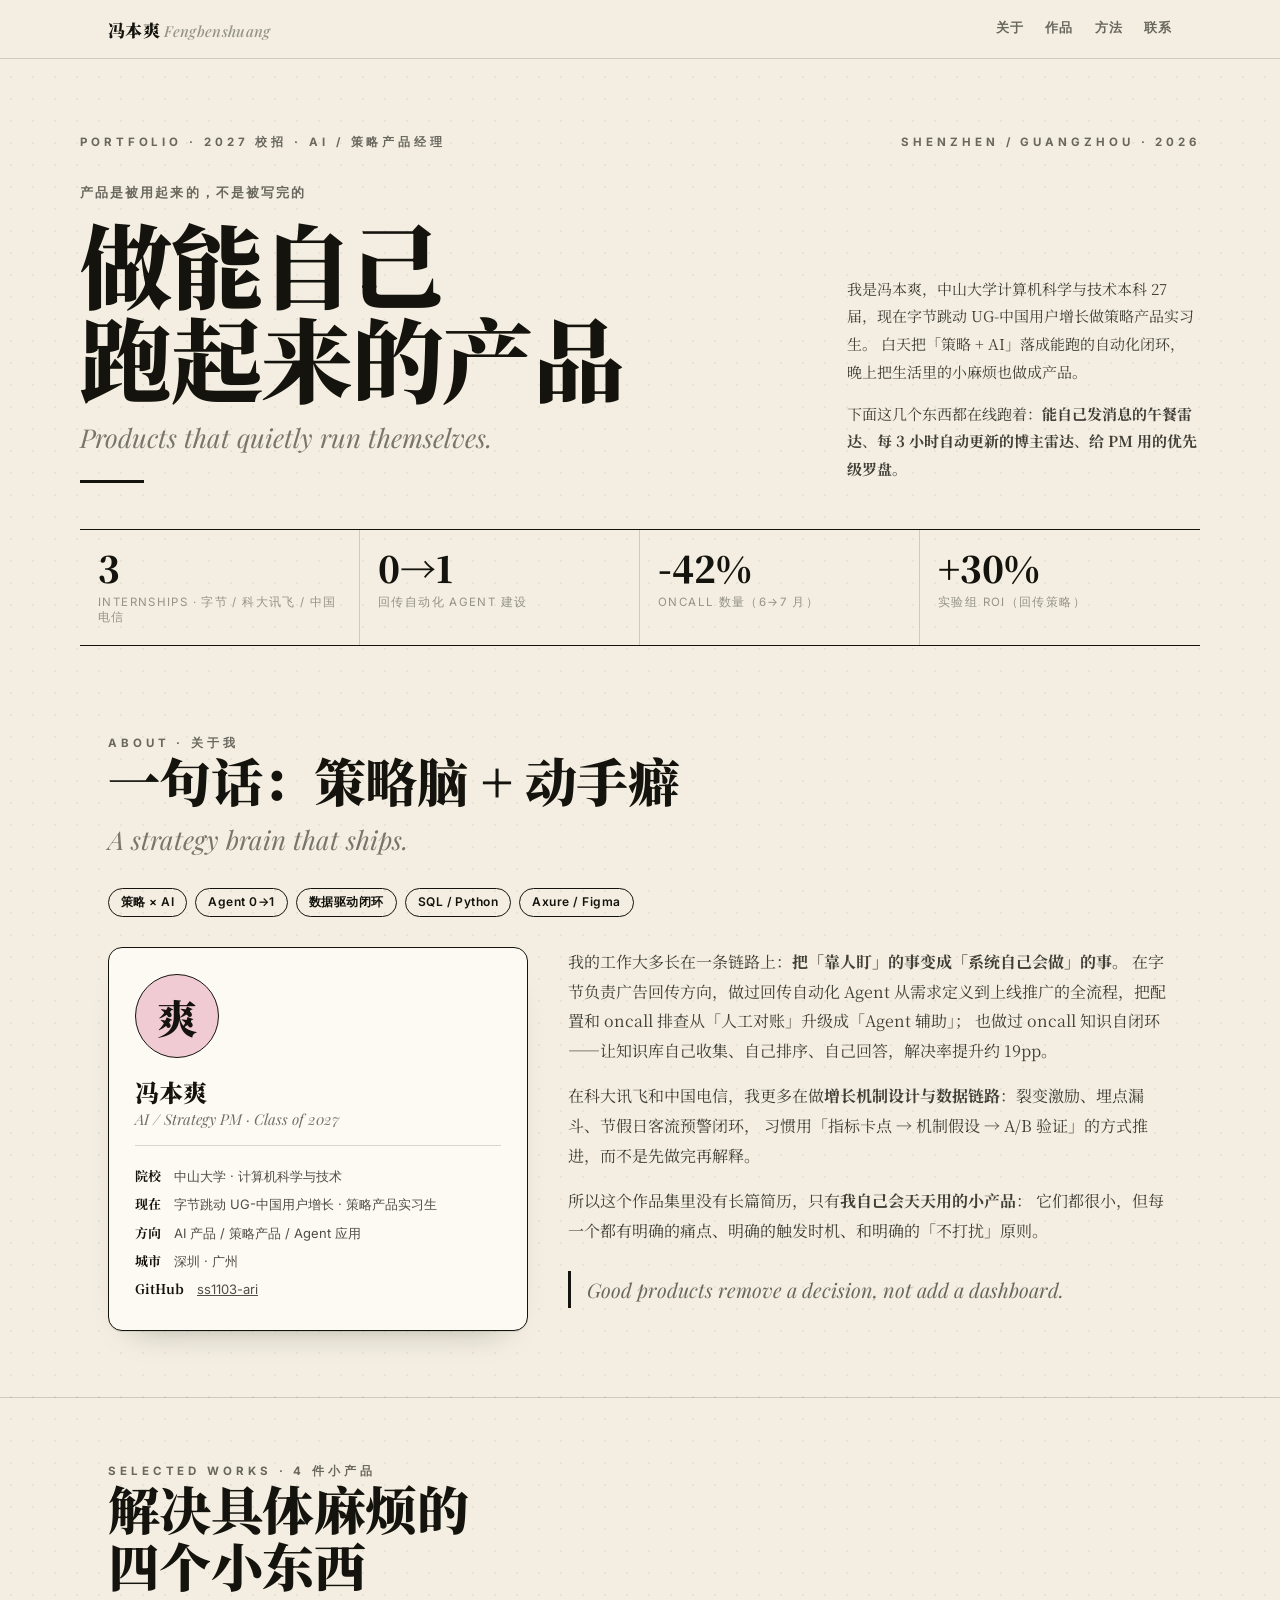
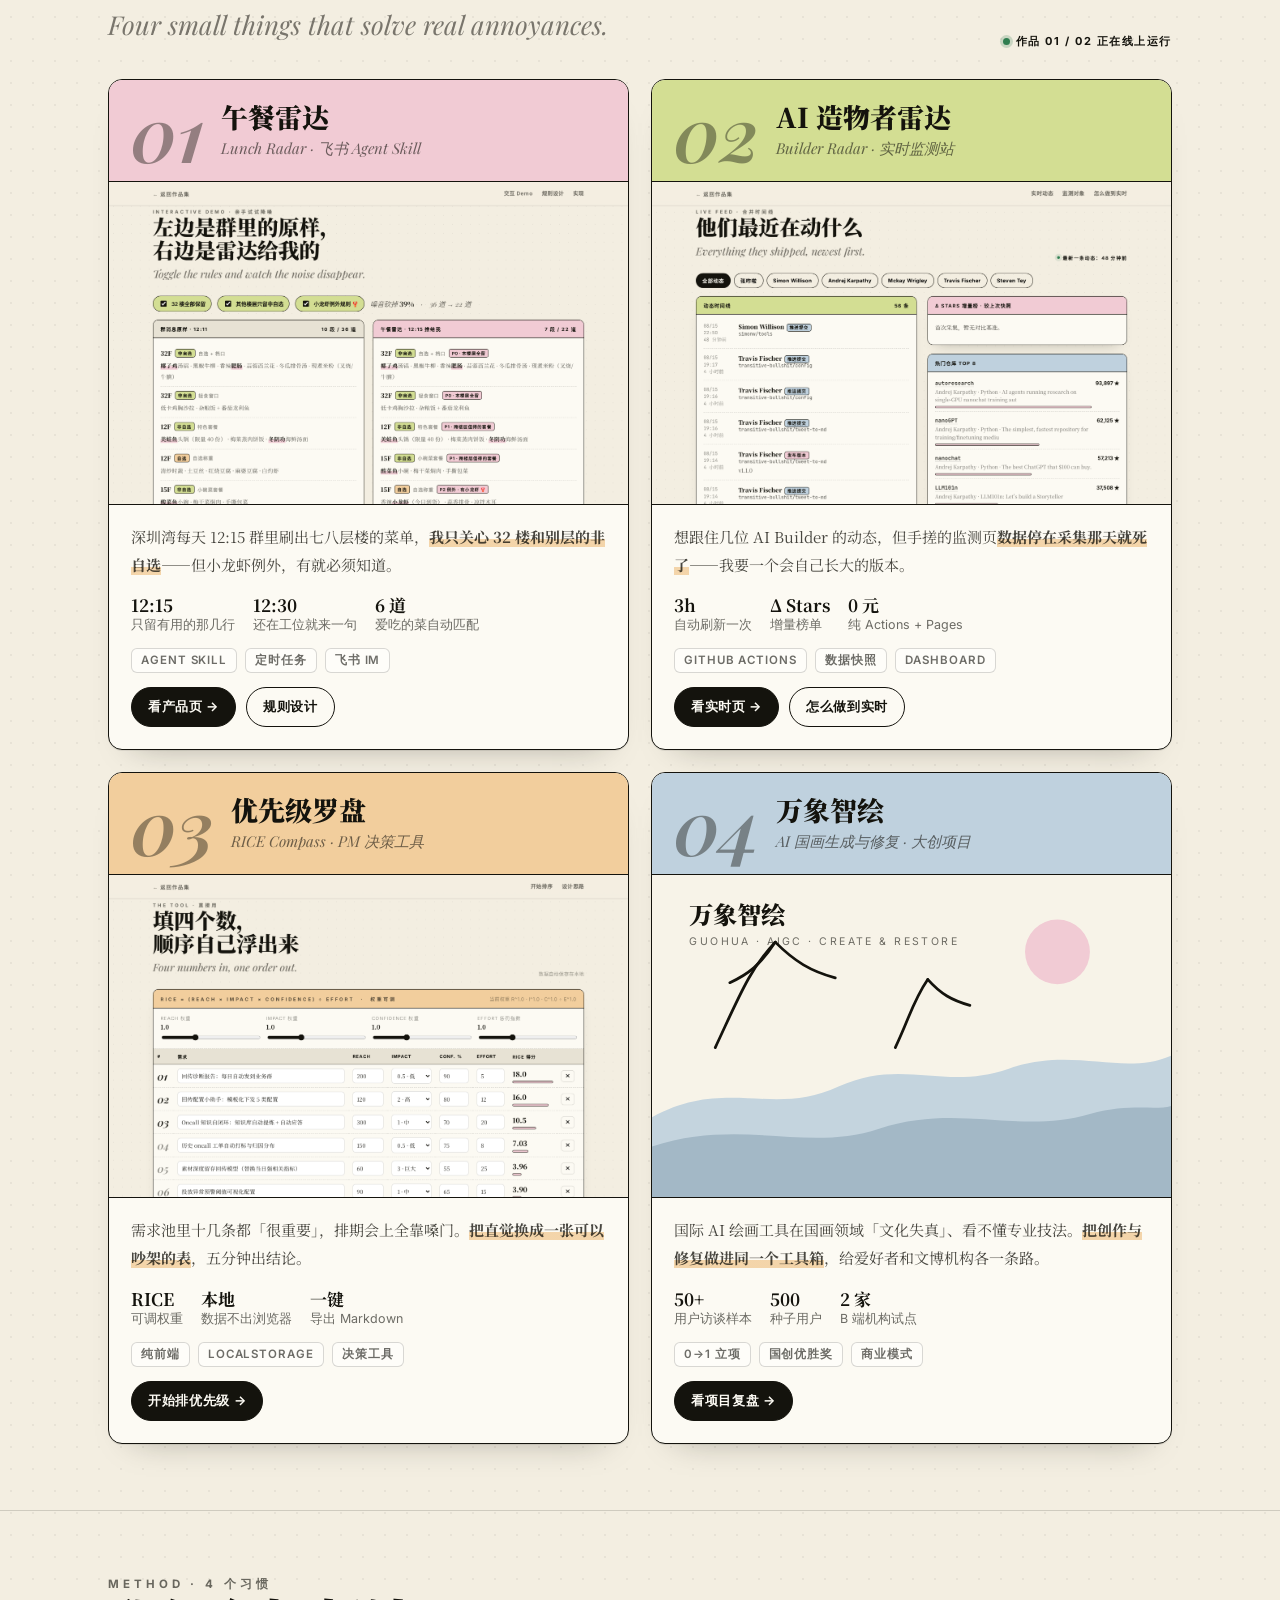
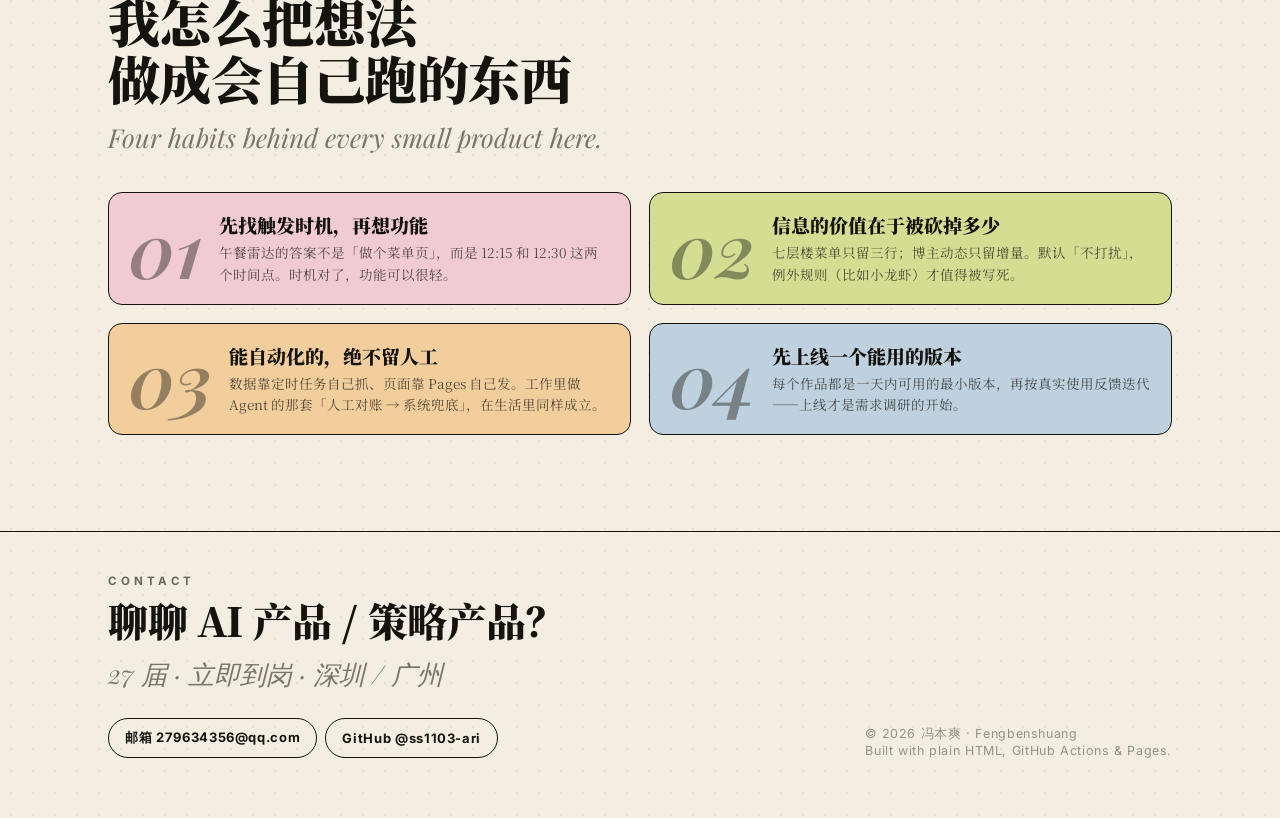
==== index.html @ b31a91f0 "个人作品集上线：首页 + 四件作品 + 雷达自动更新 Co-Authored-By: Aime <aime@bytedance.com> Change-Id: Ib44f1f1aa465bacc37b" ====
<!DOCTYPE html>
<html lang="zh-CN">
<head>
<meta charset="UTF-8" />
<meta name="viewport" content="width=device-width, initial-scale=1" />
<title>冯本爽 · 作品集 | AI / 策略产品经理</title>
<meta name="description" content="冯本爽（Fengbenshuang）个人作品集：AI / 策略产品经理，27 届。做能自己跑起来的小产品——午餐雷达、AI 造物者实时雷达、RICE 优先级罗盘。" />
<link rel="stylesheet" href="assets/style.css" />
<link rel="icon" href="data:image/svg+xml,<svg xmlns='http://www.w3.org/2000/svg' viewBox='0 0 100 100'><rect width='100' height='100' fill='%23F3EEE1'/><text y='74' x='50' font-size='68' font-family='serif' font-weight='900' text-anchor='middle' fill='%2314130D'>爽</text></svg>" />
<style>
  .hero { padding: 76px 0 24px; }
  .hero-top { display: flex; justify-content: space-between; align-items: flex-start; gap: 20px; flex-wrap: wrap; }
  .hero-grid { display: grid; grid-template-columns: 1.35fr .65fr; gap: 34px; align-items: end; margin-top: 34px; }
  .stats { display: grid; grid-template-columns: repeat(4, 1fr); gap: 0; border-top: 1.5px solid var(--ink); border-bottom: 1.5px solid var(--ink); margin-top: 46px; }
  .stat { padding: 20px 18px; border-right: 1px solid var(--line); }
  .stat:last-child { border-right: 0; }
  .stat b { display: block; font-size: clamp(24px, 3.2vw, 36px); font-weight: 900; line-height: 1; }
  .stat span { font-family: "Inter", sans-serif; font-size: 11.5px; letter-spacing: .12em; text-transform: uppercase; color: var(--ink-40); display: block; margin-top: 9px; }
  .about { display: grid; grid-template-columns: .82fr 1.18fr; gap: 40px; }
  .id-card { padding: 26px; display: flex; flex-direction: column; gap: 16px; }
  .mono { width: 84px; height: 84px; border: 1.5px solid var(--ink); border-radius: 50%; display: grid; place-items: center; font-size: 40px; font-weight: 900; background: var(--pink); }
  .id-list { font-family: "Inter", sans-serif; font-size: 13px; line-height: 2.1; color: rgba(20,19,13,.75); }
  .id-list b { font-family: "Noto Serif SC", serif; color: var(--ink); }
  .quote { font-family: "Playfair Display", serif; font-style: italic; font-size: 20px; color: rgba(20,19,13,.62); border-left: 3px solid var(--ink); padding-left: 16px; margin: 26px 0 0; }
  .cover-svg { width: 100%; aspect-ratio: 16/10; display: block; border-top: 1.5px solid var(--ink); border-bottom: 1.5px solid var(--ink); }
  .live { display: inline-flex; align-items: center; gap: 6px; font-family: "Inter", sans-serif; font-size: 11px; font-weight: 700; letter-spacing: .14em; text-transform: uppercase; }
  .dot { width: 7px; height: 7px; border-radius: 50%; background: #2f7d4f; box-shadow: 0 0 0 3px rgba(47,125,79,.22); animation: pulse 1.8s infinite; }
  @keyframes pulse { 50% { box-shadow: 0 0 0 7px rgba(47,125,79,0); } }
  @media (max-width: 860px) { .hero-grid, .about { grid-template-columns: 1fr; } .stats { grid-template-columns: repeat(2, 1fr); } }
</style>
</head>
<body>

<nav class="nav">
  <div class="wrap nav-in">
    <div class="nav-name">冯本爽 <span style="font-family:'Playfair Display',serif;font-style:italic;font-weight:500;color:var(--ink-40);font-size:15px;">Fengbenshuang</span></div>
    <div class="nav-links">
      <a href="#about">关于</a>
      <a href="#works">作品</a>
      <a href="#method">方法</a>
      <a href="#contact">联系</a>
    </div>
  </div>
</nav>

<header class="hero wrap">
  <div class="hero-top">
    <div class="eyebrow">Portfolio · 2027 校招 · AI / 策略产品经理</div>
    <div class="eyebrow">Shenzhen / Guangzhou · 2026</div>
  </div>

  <div class="hero-grid">
    <div>
      <div class="kicker">产品是被用起来的，不是被写完的</div>
      <h1 class="display">做能自己<br />跑起来的产品</h1>
      <p class="en-sub">Products that quietly run themselves.</p>
      <hr class="rule-thick" />
    </div>
    <div>
      <p style="margin:0;font-size:15px;">
        我是冯本爽，中山大学计算机科学与技术本科 27 届，现在字节跳动 UG-中国用户增长做策略产品实习生。
        白天把「策略 + AI」落成能跑的自动化闭环，晚上把生活里的小麻烦也做成产品。
      </p>
      <p style="margin:14px 0 0;font-size:15px;">
        下面这几个东西都在线跑着：<b>能自己发消息的午餐雷达</b>、<b>每 3 小时自动更新的博主雷达</b>、<b>给 PM 用的优先级罗盘</b>。
      </p>
    </div>
  </div>

  <div class="stats">
    <div class="stat"><b>3</b><span>Internships · 字节 / 科大讯飞 / 中国电信</span></div>
    <div class="stat"><b>0→1</b><span>回传自动化 Agent 建设</span></div>
    <div class="stat"><b>-42%</b><span>Oncall 数量（6→7 月）</span></div>
    <div class="stat"><b>+30%</b><span>实验组 ROI（回传策略）</span></div>
  </div>
</header>

<section id="about">
  <div class="wrap">
    <div class="sec-head">
      <div>
        <div class="eyebrow">About · 关于我</div>
        <h2 class="display">一句话：策略脑 + 动手癖</h2>
        <p class="en-sub">A strategy brain that ships.</p>
      </div>
      <div class="chips">
        <span class="chip">策略 × AI</span>
        <span class="chip">Agent 0→1</span>
        <span class="chip">数据驱动闭环</span>
        <span class="chip">SQL / Python</span>
        <span class="chip">Axure / Figma</span>
      </div>
    </div>

    <div class="about">
      <div class="card id-card">
        <div class="mono">爽</div>
        <div>
          <div style="font-size:24px;font-weight:900;">冯本爽</div>
          <div class="work-en">AI / Strategy PM · Class of 2027</div>
        </div>
        <hr class="rule" />
        <div class="id-list">
          <div><b>院校</b>　中山大学 · 计算机科学与技术</div>
          <div><b>现在</b>　字节跳动 UG-中国用户增长 · 策略产品实习生</div>
          <div><b>方向</b>　AI 产品 / 策略产品 / Agent 应用</div>
          <div><b>城市</b>　深圳 · 广州</div>
          <div><b>GitHub</b>　<a href="https://github.com/ss1103-ari" style="text-decoration:underline;">ss1103-ari</a></div>
        </div>
      </div>

      <div>
        <p style="margin-top:0;">
          我的工作大多长在一条链路上：<b>把「靠人盯」的事变成「系统自己会做」的事</b>。
          在字节负责广告回传方向，做过回传自动化 Agent 从需求定义到上线推广的全流程，把配置和 oncall 排查从「人工对账」升级成「Agent 辅助」；
          也做过 oncall 知识自闭环——让知识库自己收集、自己排序、自己回答，解决率提升约 19pp。
        </p>
        <p>
          在科大讯飞和中国电信，我更多在做<b>增长机制设计与数据链路</b>：裂变激励、埋点漏斗、节假日客流预警闭环，
          习惯用「指标卡点 → 机制假设 → A/B 验证」的方式推进，而不是先做完再解释。
        </p>
        <p>
          所以这个作品集里没有长篇简历，只有<b>我自己会天天用的小产品</b>：
          它们都很小，但每一个都有明确的痛点、明确的触发时机、和明确的「不打扰」原则。
        </p>
        <p class="quote">Good products remove a decision, not add a dashboard.</p>
      </div>
    </div>
  </div>
</section>

<hr class="rule" />

<section id="works">
  <div class="wrap">
    <div class="sec-head">
      <div>
        <div class="eyebrow">Selected Works · 4 件小产品</div>
        <h2 class="display">解决具体麻烦的<br />四个小东西</h2>
        <p class="en-sub">Four small things that solve real annoyances.</p>
      </div>
      <div class="live"><span class="dot"></span>作品 01 / 02 正在线上运行</div>
    </div>

    <div class="works">

      <!-- 01 -->
      <article class="work">
        <div class="work-head pink">
          <div class="num">01</div>
          <div>
            <h3 class="work-title">午餐雷达</h3>
            <div class="work-en">Lunch Radar · 飞书 Agent Skill</div>
          </div>
        </div>
        <img class="work-shot" src="assets/shots/lunch.png" alt="午餐雷达展示页截图" loading="lazy" />
        <div class="work-body">
          <p class="pain">深圳湾每天 12:15 群里刷出七八层楼的菜单，<b>我只关心 32 楼和别层的非自选</b>——但小龙虾例外，有就必须知道。</p>
          <div class="metrics">
            <div><b>12:15</b>只留有用的那几行</div>
            <div><b>12:30</b>还在工位就来一句</div>
            <div><b>6 道</b>爱吃的菜自动匹配</div>
          </div>
          <div class="chips">
            <span class="tag">Agent Skill</span><span class="tag">定时任务</span><span class="tag">飞书 IM</span>
          </div>
          <div class="actions">
            <a class="btn" href="works/lunch/">看产品页 →</a>
            <a class="btn ghost" href="works/lunch/#logic">规则设计</a>
          </div>
        </div>
      </article>

      <!-- 02 -->
      <article class="work">
        <div class="work-head olive">
          <div class="num">02</div>
          <div>
            <h3 class="work-title">AI 造物者雷达</h3>
            <div class="work-en">Builder Radar · 实时监测站</div>
          </div>
        </div>
        <img class="work-shot" src="assets/shots/radar.png" alt="AI 造物者雷达截图" loading="lazy" />
        <div class="work-body">
          <p class="pain">想跟住几位 AI Builder 的动态，但手搓的监测页<b>数据停在采集那天就死了</b>——我要一个会自己长大的版本。</p>
          <div class="metrics">
            <div><b>3h</b>自动刷新一次</div>
            <div><b>Δ Stars</b>增量榜单</div>
            <div><b>0 元</b>纯 Actions + Pages</div>
          </div>
          <div class="chips">
            <span class="tag">GitHub Actions</span><span class="tag">数据快照</span><span class="tag">Dashboard</span>
          </div>
          <div class="actions">
            <a class="btn" href="works/radar/">看实时页 →</a>
            <a class="btn ghost" href="works/radar/#how">怎么做到实时</a>
          </div>
        </div>
      </article>

      <!-- 03 -->
      <article class="work">
        <div class="work-head apricot">
          <div class="num">03</div>
          <div>
            <h3 class="work-title">优先级罗盘</h3>
            <div class="work-en">RICE Compass · PM 决策工具</div>
          </div>
        </div>
        <img class="work-shot" src="assets/shots/rice.png" alt="RICE 优先级罗盘截图" loading="lazy" />
        <div class="work-body">
          <p class="pain">需求池里十几条都「很重要」，排期会上全靠嗓门。<b>把直觉换成一张可以吵架的表</b>，五分钟出结论。</p>
          <div class="metrics">
            <div><b>RICE</b>可调权重</div>
            <div><b>本地</b>数据不出浏览器</div>
            <div><b>一键</b>导出 Markdown</div>
          </div>
          <div class="chips">
            <span class="tag">纯前端</span><span class="tag">LocalStorage</span><span class="tag">决策工具</span>
          </div>
          <div class="actions">
            <a class="btn" href="works/rice/">开始排优先级 →</a>
          </div>
        </div>
      </article>

      <!-- 04 -->
      <article class="work">
        <div class="work-head sky">
          <div class="num">04</div>
          <div>
            <h3 class="work-title">万象智绘</h3>
            <div class="work-en">AI 国画生成与修复 · 大创项目</div>
          </div>
        </div>
        <svg class="cover-svg" viewBox="0 0 640 400" preserveAspectRatio="xMidYMid slice" xmlns="http://www.w3.org/2000/svg" role="img" aria-label="万象智绘项目封面">
          <rect width="640" height="400" fill="#F7F3E8"/>
          <g opacity=".9">
            <path d="M0 300 C 90 250, 150 300, 230 262 C 310 226, 360 268, 440 240 C 520 212, 580 250, 640 224 L640 400 L0 400 Z" fill="#BFD1DE"/>
            <path d="M0 336 C 110 300, 190 344, 280 314 C 380 282, 450 322, 540 296 C 590 282, 620 292, 640 286 L640 400 L0 400 Z" fill="#8FA9BA" opacity=".75"/>
          </g>
          <circle cx="500" cy="96" r="40" fill="#F1CBD4"/>
          <g stroke="#14130D" stroke-width="3.4" fill="none" stroke-linecap="round">
            <path d="M78 214 C 108 150, 120 118, 152 84"/>
            <path d="M152 84 C 176 108, 196 120, 226 128"/>
            <path d="M152 84 C 134 112, 118 124, 96 134"/>
            <path d="M300 214 C 318 176, 322 156, 340 130"/>
            <path d="M340 130 C 356 148, 370 156, 392 162"/>
          </g>
          <g font-family="Noto Serif SC, serif" fill="#14130D">
            <text x="46" y="62" font-size="30" font-weight="900">万象智绘</text>
            <text x="46" y="88" font-size="13" opacity=".6" font-family="Inter, sans-serif" letter-spacing="3">GUOHUA · AIGC · CREATE &amp; RESTORE</text>
          </g>
        </svg>
        <div class="work-body">
          <p class="pain">国际 AI 绘画工具在国画领域「文化失真」、看不懂专业技法。<b>把创作与修复做进同一个工具箱</b>，给爱好者和文博机构各一条路。</p>
          <div class="metrics">
            <div><b>50+</b>用户访谈样本</div>
            <div><b>500</b>种子用户</div>
            <div><b>2 家</b>B 端机构试点</div>
          </div>
          <div class="chips">
            <span class="tag">0→1 立项</span><span class="tag">国创优胜奖</span><span class="tag">商业模式</span>
          </div>
          <div class="actions">
            <a class="btn" href="works/wanxiang/">看项目复盘 →</a>
          </div>
        </div>
      </article>

    </div>
  </div>
</section>

<hr class="rule" />

<section id="method">
  <div class="wrap">
    <div class="sec-head">
      <div>
        <div class="eyebrow">Method · 4 个习惯</div>
        <h2 class="display">我怎么把想法<br />做成会自己跑的东西</h2>
        <p class="en-sub">Four habits behind every small product here.</p>
      </div>
    </div>

    <div class="steps">
      <div class="step pink">
        <div class="num">01</div>
        <div>
          <h4>先找触发时机，再想功能</h4>
          <p>午餐雷达的答案不是「做个菜单页」，而是 12:15 和 12:30 这两个时间点。时机对了，功能可以很轻。</p>
        </div>
      </div>
      <div class="step olive">
        <div class="num">02</div>
        <div>
          <h4>信息的价值在于被砍掉多少</h4>
          <p>七层楼菜单只留三行；博主动态只留增量。默认「不打扰」，例外规则（比如小龙虾）才值得被写死。</p>
        </div>
      </div>
      <div class="step apricot">
        <div class="num">03</div>
        <div>
          <h4>能自动化的，绝不留人工</h4>
          <p>数据靠定时任务自己抓、页面靠 Pages 自己发。工作里做 Agent 的那套「人工对账 → 系统兜底」，在生活里同样成立。</p>
        </div>
      </div>
      <div class="step sky">
        <div class="num">04</div>
        <div>
          <h4>先上线一个能用的版本</h4>
          <p>每个作品都是一天内可用的最小版本，再按真实使用反馈迭代——上线才是需求调研的开始。</p>
        </div>
      </div>
    </div>
  </div>
</section>

<footer id="contact">
  <div class="wrap foot-grid">
    <div>
      <div class="eyebrow">Contact</div>
      <h2 class="display" style="font-size:clamp(26px,3.6vw,40px);margin-top:10px;">聊聊 AI 产品 / 策略产品？</h2>
      <p class="en-sub">27 届 · 立即到岗 · 深圳 / 广州</p>
      <div class="chips" style="margin-top:20px;">
        <a class="btn ghost" href="mailto:279634356@qq.com">邮箱 279634356@qq.com</a>
        <a class="btn ghost" href="https://github.com/ss1103-ari">GitHub @ss1103-ari</a>
      </div>
    </div>
    <div class="foot-note">
      © 2026 冯本爽 · Fengbenshuang<br />
      Built with plain HTML, GitHub Actions &amp; Pages.
    </div>
  </div>
</footer>

</body>
</html>
---- assets/style.css ----
/* 冯本爽 作品集 · 杂志编辑风 shared style */
@import url('https://fonts.googleapis.com/css2?family=Noto+Serif+SC:wght@400;500;700;900&family=Playfair+Display:ital,wght@0,600;1,500;1,600&family=Inter:wght@400;500;600;700&family=JetBrains+Mono:wght@500&display=swap');

:root {
  --paper: #F3EEE1;
  --paper-2: #FCFAF3;
  --ink: #14130D;
  --ink-60: rgba(20, 19, 13, .62);
  --ink-40: rgba(20, 19, 13, .42);
  --line: rgba(20, 19, 13, .16);
  --pink: #F1CBD4;
  --olive: #D3DE93;
  --apricot: #F2CE9D;
  --sky: #BFD1DE;
  --lilac: #D8CFE7;
  --radius: 14px;
  --shadow: 0 1px 0 rgba(20,19,13,.08), 0 18px 34px -26px rgba(20,19,13,.4);
}

* { box-sizing: border-box; }

html { scroll-behavior: smooth; }

body {
  margin: 0;
  background: var(--paper);
  color: var(--ink);
  font-family: "Noto Serif SC", "Songti SC", serif;
  -webkit-font-smoothing: antialiased;
  background-image:
    radial-gradient(rgba(20,19,13,.055) 1px, transparent 1.1px);
  background-size: 22px 22px;
}

.wrap { max-width: 1120px; margin: 0 auto; padding: 0 28px; }
.wrap-narrow { max-width: 900px; margin: 0 auto; padding: 0 28px; }

/* ---------- typography ---------- */
.eyebrow {
  font-family: "Inter", -apple-system, sans-serif;
  font-weight: 700;
  font-size: 11.5px;
  letter-spacing: .34em;
  text-transform: uppercase;
  color: var(--ink-60);
}
.kicker {
  font-family: "Inter", sans-serif;
  font-weight: 600;
  font-size: 13px;
  letter-spacing: .16em;
  color: var(--ink-60);
}
h1.display {
  font-weight: 900;
  font-size: clamp(40px, 7.4vw, 92px);
  line-height: 1.02;
  letter-spacing: -.015em;
  margin: 14px 0 10px;
}
h2.display {
  font-weight: 900;
  font-size: clamp(28px, 4.4vw, 52px);
  line-height: 1.1;
  letter-spacing: -.01em;
  margin: 0 0 8px;
}
.en-sub {
  font-family: "Playfair Display", serif;
  font-style: italic;
  font-size: clamp(16px, 2.2vw, 26px);
  color: rgba(20,19,13,.55);
  margin: 0;
}
p { line-height: 1.85; color: rgba(20,19,13,.8); }
a { color: inherit; }

/* ---------- layout bits ---------- */
.rule { height: 1px; background: var(--line); margin: 0; border: 0; }
.rule-thick { height: 3px; background: var(--ink); width: 64px; border: 0; margin: 18px 0 0; }
section { padding: 66px 0; }
.sec-head { display: flex; align-items: flex-end; justify-content: space-between; gap: 24px; margin-bottom: 30px; flex-wrap: wrap; }

/* ---------- top nav ---------- */
.nav {
  position: sticky; top: 0; z-index: 40;
  backdrop-filter: blur(10px);
  background: rgba(243,238,225,.86);
  border-bottom: 1px solid var(--line);
}
.nav-in { display: flex; align-items: center; justify-content: space-between; height: 58px; }
.nav-name { font-weight: 900; letter-spacing: .02em; font-size: 17px; }
.nav-links { display: flex; gap: 22px; font-family: "Inter", sans-serif; font-size: 13px; font-weight: 600; letter-spacing: .06em; }
.nav-links a { text-decoration: none; color: var(--ink-60); padding-bottom: 2px; border-bottom: 1.5px solid transparent; }
.nav-links a:hover { color: var(--ink); border-color: var(--ink); }

/* ---------- chips / tags ---------- */
.chips { display: flex; flex-wrap: wrap; gap: 8px; }
.chip {
  font-family: "Inter", sans-serif; font-size: 12px; font-weight: 600; letter-spacing: .04em;
  border: 1px solid var(--ink); border-radius: 999px; padding: 5px 12px; background: transparent;
}
.tag {
  font-family: "Inter", sans-serif; font-size: 11.5px; font-weight: 600; letter-spacing: .08em;
  text-transform: uppercase; color: var(--ink-60);
  border: 1px solid var(--line); border-radius: 6px; padding: 4px 9px; background: rgba(255,255,255,.5);
}

/* ---------- cards ---------- */
.card {
  background: var(--paper-2);
  border: 1.5px solid var(--ink);
  border-radius: var(--radius);
  box-shadow: var(--shadow);
}
.num {
  font-family: "Playfair Display", serif; font-style: italic; font-weight: 600;
  font-size: clamp(46px, 6vw, 76px); line-height: .85; color: rgba(20,19,13,.42);
}

/* work cards */
.works { display: grid; grid-template-columns: repeat(2, 1fr); gap: 22px; }
.work {
  border: 1.5px solid var(--ink); border-radius: var(--radius); overflow: hidden;
  box-shadow: var(--shadow); background: var(--paper-2);
  display: flex; flex-direction: column;
  transition: transform .28s cubic-bezier(.2,.7,.3,1), box-shadow .28s;
}
.work:hover { transform: translateY(-5px); box-shadow: 0 1px 0 rgba(20,19,13,.1), 0 30px 46px -28px rgba(20,19,13,.5); }
.work-head { padding: 20px 22px 16px; display: flex; gap: 16px; align-items: flex-start; }
.work-head.pink { background: var(--pink); }
.work-head.olive { background: var(--olive); }
.work-head.apricot { background: var(--apricot); }
.work-head.sky { background: var(--sky); }
.work-head.lilac { background: var(--lilac); }
.work-title { font-weight: 900; font-size: clamp(21px, 2.5vw, 27px); line-height: 1.25; margin: 0 0 4px; }
.work-en { font-family: "Playfair Display", serif; font-style: italic; font-size: 15px; color: rgba(20,19,13,.6); }
.work-body { padding: 18px 22px 22px; display: flex; flex-direction: column; gap: 14px; flex: 1; }
.work-shot {
  border-top: 1.5px solid var(--ink); border-bottom: 1.5px solid var(--ink);
  background: #fff; display: block; width: 100%; aspect-ratio: 16 / 10; object-fit: cover; object-position: top center;
}
.pain { font-size: 15px; margin: 0; color: rgba(20,19,13,.78); }
.pain b { background: linear-gradient(transparent 62%, rgba(242,206,157,.85) 62%); }
.metrics { display: flex; gap: 18px; flex-wrap: wrap; font-family: "Inter", sans-serif; font-size: 12.5px; color: var(--ink-60); }
.metrics b { font-family: "Noto Serif SC", serif; font-size: 17px; color: var(--ink); display: block; }
.actions { display: flex; gap: 10px; flex-wrap: wrap; margin-top: auto; }
.btn {
  font-family: "Inter", sans-serif; font-size: 13px; font-weight: 700; letter-spacing: .05em;
  text-decoration: none; padding: 10px 16px; border-radius: 999px; border: 1.5px solid var(--ink);
  background: var(--ink); color: var(--paper-2); display: inline-flex; align-items: center; gap: 7px;
  transition: transform .2s, background .2s, color .2s;
}
.btn:hover { transform: translateY(-2px); }
.btn.ghost { background: transparent; color: var(--ink); }
.btn.ghost:hover { background: var(--ink); color: var(--paper-2); }

/* ---------- footer ---------- */
footer { border-top: 1.5px solid var(--ink); padding: 42px 0 60px; margin-top: 30px; }
.foot-grid { display: flex; justify-content: space-between; gap: 30px; flex-wrap: wrap; align-items: flex-end; }
.foot-note { font-family: "Inter", sans-serif; font-size: 12.5px; color: var(--ink-40); letter-spacing: .05em; }

/* ---------- sub page header ---------- */
.page-hero { padding: 54px 0 34px; }
.back {
  font-family: "Inter", sans-serif; font-size: 12.5px; font-weight: 700; letter-spacing: .12em;
  text-decoration: none; color: var(--ink-60);
}
.back:hover { color: var(--ink); }
.meta-row { display: flex; gap: 26px; flex-wrap: wrap; margin-top: 22px; padding-top: 18px; border-top: 1px solid var(--line); }
.meta-row div { font-family: "Inter", sans-serif; font-size: 12px; letter-spacing: .1em; text-transform: uppercase; color: var(--ink-40); }
.meta-row div b { display: block; font-family: "Noto Serif SC", serif; font-size: 15px; letter-spacing: 0; text-transform: none; color: var(--ink); margin-top: 5px; }

/* numbered pastel blocks (style ref) */
.steps { display: grid; grid-template-columns: repeat(2, 1fr); gap: 18px; }
.step { border: 1.5px solid var(--ink); border-radius: var(--radius); padding: 18px 20px; display: flex; gap: 16px; align-items: center; }
.step h4 { margin: 0 0 4px; font-size: 19px; font-weight: 900; }
.step p { margin: 0; font-size: 13.5px; line-height: 1.6; color: rgba(20,19,13,.7); }
.step.pink { background: var(--pink); }
.step.olive { background: var(--olive); }
.step.apricot { background: var(--apricot); }
.step.sky { background: var(--sky); }

@media (max-width: 860px) {
  .works, .steps { grid-template-columns: 1fr; }
  .nav-links { gap: 14px; font-size: 12px; }
  section { padding: 46px 0; }
}
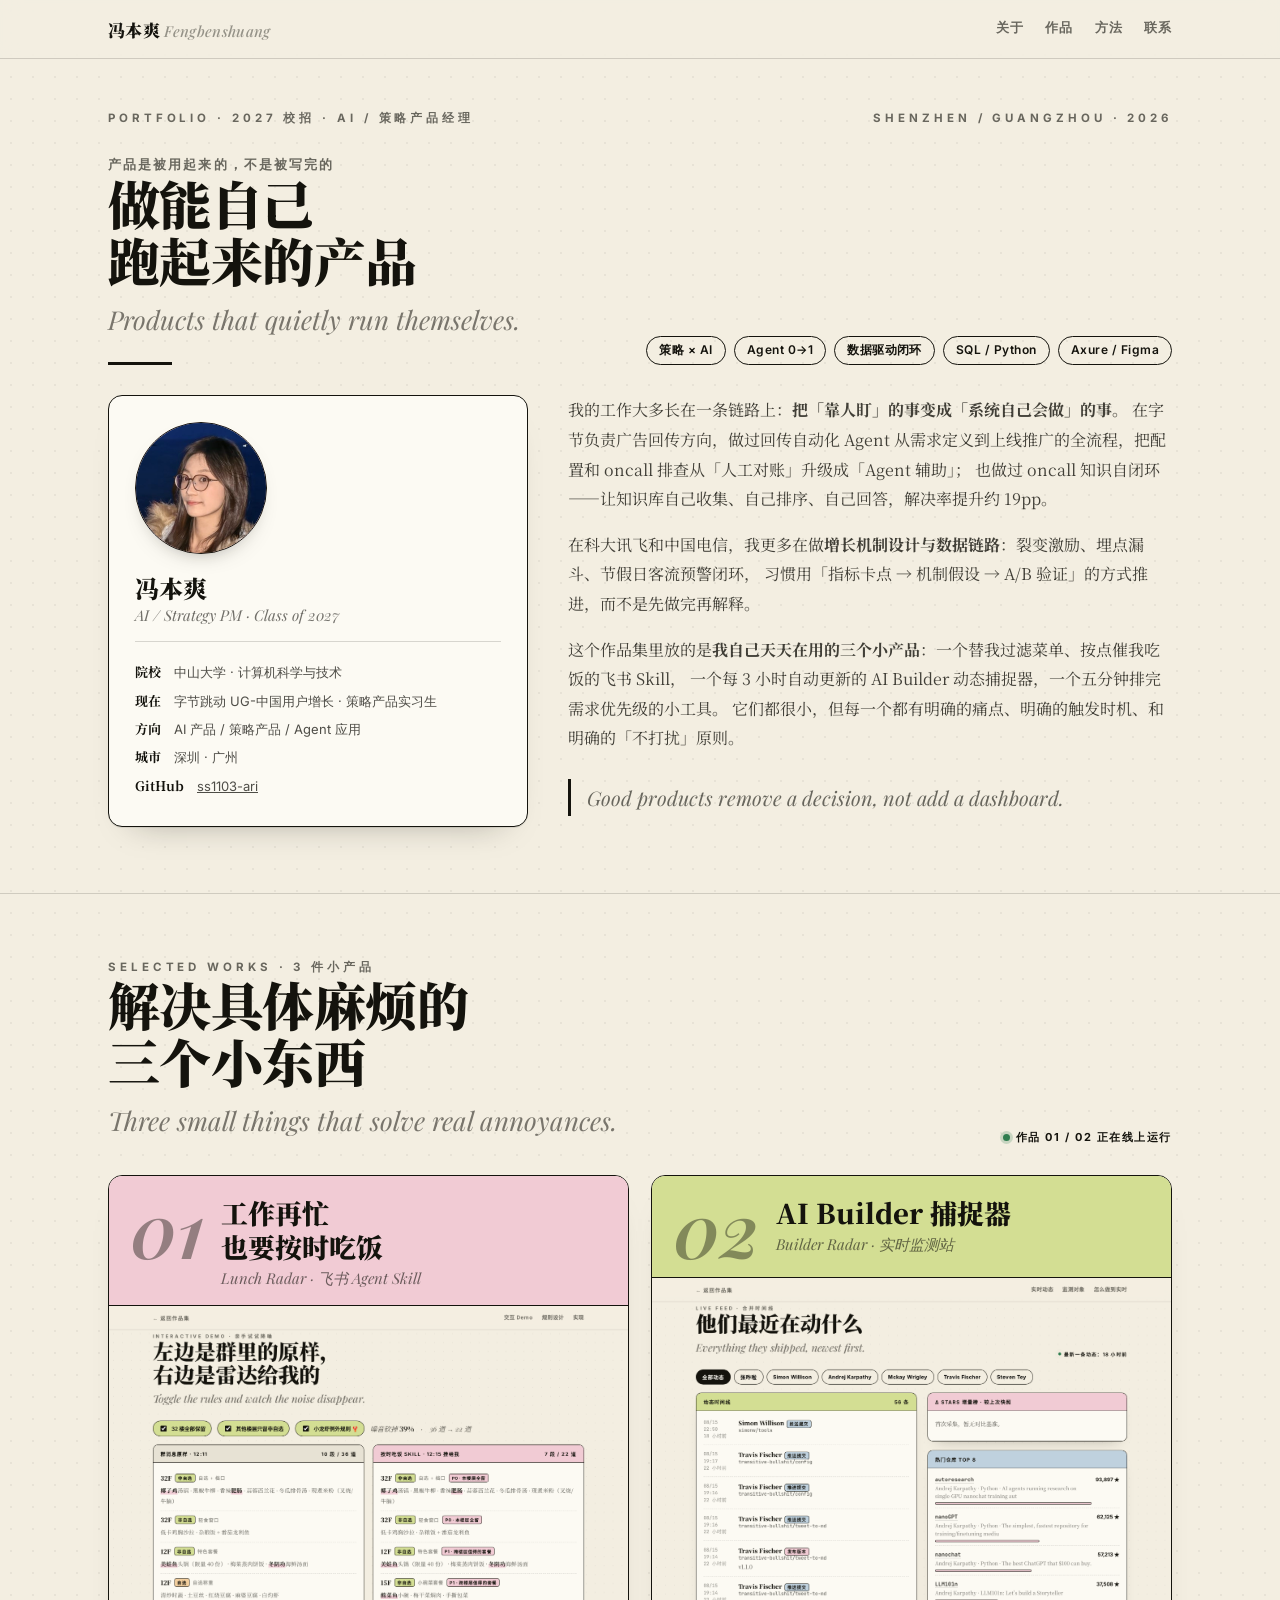
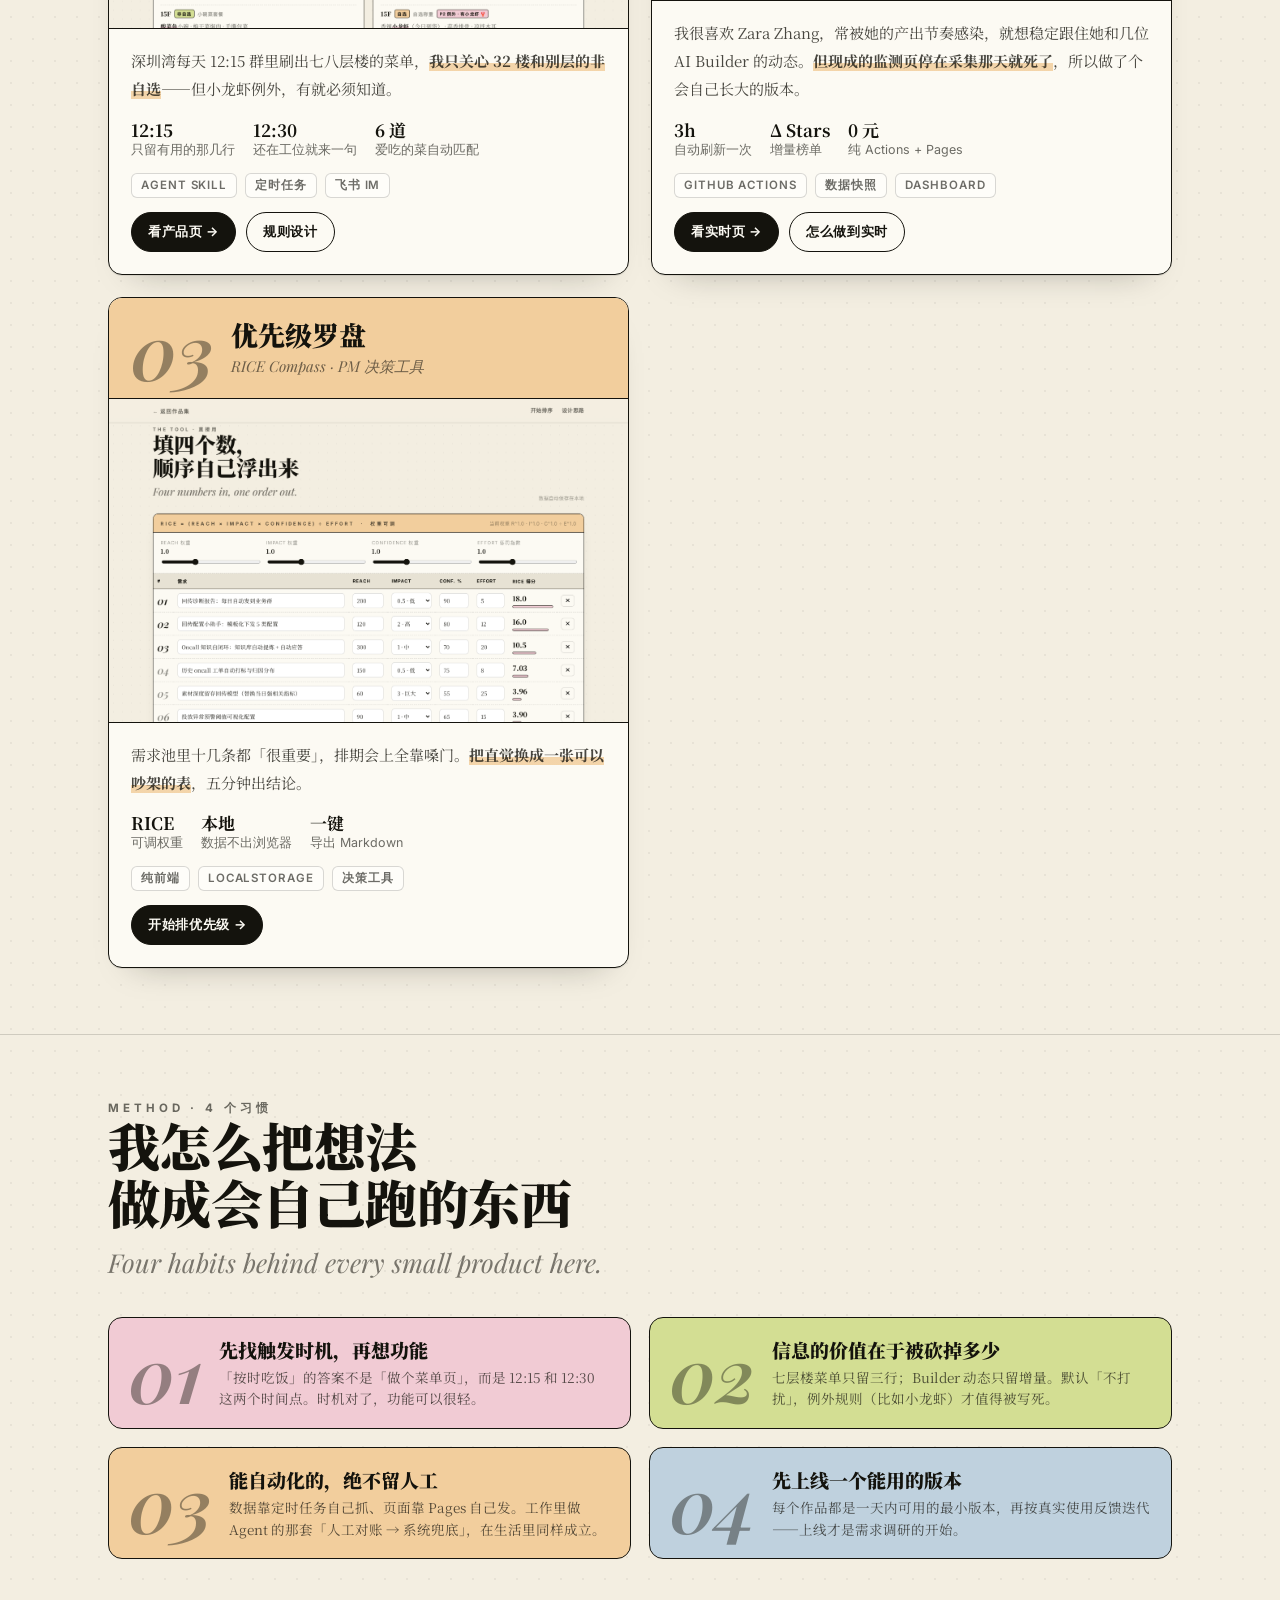
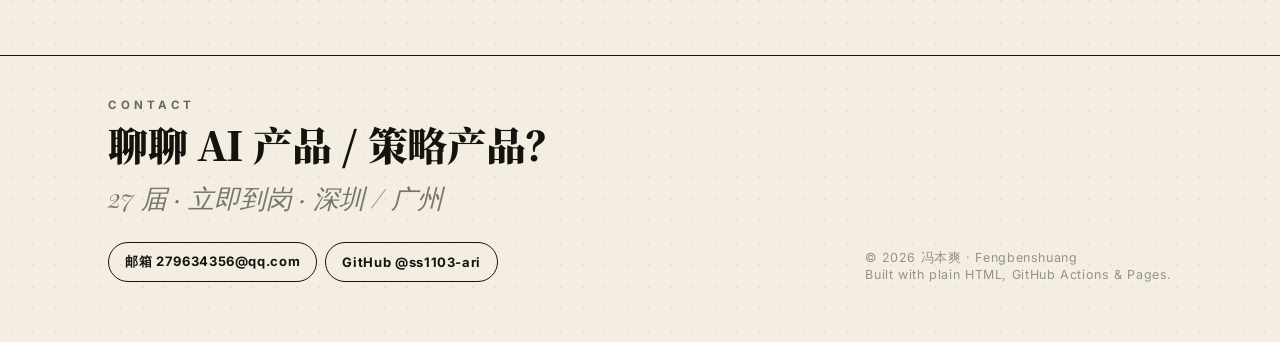
==== commit 97a4d291: "精简首页、换上本人照片、作品改名（按时吃饭 / AI Builder 捕捉器），移除万象智绘 Co-Authored-By: Aime <aime@bytedance.com> Change-Id: " ====
--- a/index.html
+++ b/index.html
@@ -4,7 +4,7 @@
 <meta charset="UTF-8" />
 <meta name="viewport" content="width=device-width, initial-scale=1" />
 <title>冯本爽 · 作品集 | AI / 策略产品经理</title>
-<meta name="description" content="冯本爽（Fengbenshuang）个人作品集：AI / 策略产品经理，27 届。做能自己跑起来的小产品——午餐雷达、AI 造物者实时雷达、RICE 优先级罗盘。" />
+<meta name="description" content="冯本爽（Fengbenshuang）个人作品集：AI / 策略产品经理，27 届。做能自己跑起来的小产品——按时吃饭 Skill、AI Builder 捕捉器、RICE 优先级罗盘。" />
 <link rel="stylesheet" href="assets/style.css" />
 <link rel="icon" href="data:image/svg+xml,<svg xmlns='http://www.w3.org/2000/svg' viewBox='0 0 100 100'><rect width='100' height='100' fill='%23F3EEE1'/><text y='74' x='50' font-size='68' font-family='serif' font-weight='900' text-anchor='middle' fill='%2314130D'>爽</text></svg>" />
 <style>
@@ -18,7 +18,7 @@
   .stat span { font-family: "Inter", sans-serif; font-size: 11.5px; letter-spacing: .12em; text-transform: uppercase; color: var(--ink-40); display: block; margin-top: 9px; }
   .about { display: grid; grid-template-columns: .82fr 1.18fr; gap: 40px; }
   .id-card { padding: 26px; display: flex; flex-direction: column; gap: 16px; }
-  .mono { width: 84px; height: 84px; border: 1.5px solid var(--ink); border-radius: 50%; display: grid; place-items: center; font-size: 40px; font-weight: 900; background: var(--pink); }
+  .avatar { width: 132px; height: 132px; border: 1.5px solid var(--ink); border-radius: 50%; object-fit: cover; object-position: center 22%; background: var(--pink); box-shadow: 0 10px 24px -18px rgba(20,19,13,.7); }
   .id-list { font-family: "Inter", sans-serif; font-size: 13px; line-height: 2.1; color: rgba(20,19,13,.75); }
   .id-list b { font-family: "Noto Serif SC", serif; color: var(--ink); }
   .quote { font-family: "Playfair Display", serif; font-style: italic; font-size: 20px; color: rgba(20,19,13,.62); border-left: 3px solid var(--ink); padding-left: 16px; margin: 26px 0 0; }
@@ -43,45 +43,19 @@
   </div>
 </nav>
 
-<header class="hero wrap">
-  <div class="hero-top">
-    <div class="eyebrow">Portfolio · 2027 校招 · AI / 策略产品经理</div>
-    <div class="eyebrow">Shenzhen / Guangzhou · 2026</div>
-  </div>
-
-  <div class="hero-grid">
-    <div>
-      <div class="kicker">产品是被用起来的，不是被写完的</div>
-      <h1 class="display">做能自己<br />跑起来的产品</h1>
-      <p class="en-sub">Products that quietly run themselves.</p>
-      <hr class="rule-thick" />
-    </div>
-    <div>
-      <p style="margin:0;font-size:15px;">
-        我是冯本爽，中山大学计算机科学与技术本科 27 届，现在字节跳动 UG-中国用户增长做策略产品实习生。
-        白天把「策略 + AI」落成能跑的自动化闭环，晚上把生活里的小麻烦也做成产品。
-      </p>
-      <p style="margin:14px 0 0;font-size:15px;">
-        下面这几个东西都在线跑着：<b>能自己发消息的午餐雷达</b>、<b>每 3 小时自动更新的博主雷达</b>、<b>给 PM 用的优先级罗盘</b>。
-      </p>
-    </div>
-  </div>
-
-  <div class="stats">
-    <div class="stat"><b>3</b><span>Internships · 字节 / 科大讯飞 / 中国电信</span></div>
-    <div class="stat"><b>0→1</b><span>回传自动化 Agent 建设</span></div>
-    <div class="stat"><b>-42%</b><span>Oncall 数量（6→7 月）</span></div>
-    <div class="stat"><b>+30%</b><span>实验组 ROI（回传策略）</span></div>
-  </div>
-</header>
-
-<section id="about">
+<section id="about" style="padding-top:52px;">
   <div class="wrap">
+    <div class="hero-top" style="margin-bottom:30px;">
+      <div class="eyebrow">Portfolio · 2027 校招 · AI / 策略产品经理</div>
+      <div class="eyebrow">Shenzhen / Guangzhou · 2026</div>
+    </div>
+
     <div class="sec-head">
       <div>
-        <div class="eyebrow">About · 关于我</div>
-        <h2 class="display">一句话：策略脑 + 动手癖</h2>
-        <p class="en-sub">A strategy brain that ships.</p>
+        <div class="kicker">产品是被用起来的，不是被写完的</div>
+        <h2 class="display">做能自己<br />跑起来的产品</h2>
+        <p class="en-sub">Products that quietly run themselves.</p>
+        <hr class="rule-thick" />
       </div>
       <div class="chips">
         <span class="chip">策略 × AI</span>
@@ -94,7 +68,7 @@
 
     <div class="about">
       <div class="card id-card">
-        <div class="mono">爽</div>
+        <img class="avatar" src="assets/avatar.jpg" alt="冯本爽" />
         <div>
           <div style="font-size:24px;font-weight:900;">冯本爽</div>
           <div class="work-en">AI / Strategy PM · Class of 2027</div>
@@ -120,7 +94,8 @@
           习惯用「指标卡点 → 机制假设 → A/B 验证」的方式推进，而不是先做完再解释。
         </p>
         <p>
-          所以这个作品集里没有长篇简历，只有<b>我自己会天天用的小产品</b>：
+          这个作品集里放的是<b>我自己天天在用的三个小产品</b>：一个替我过滤菜单、按点催我吃饭的飞书 Skill，
+          一个每 3 小时自动更新的 AI Builder 动态捕捉器，一个五分钟排完需求优先级的小工具。
           它们都很小，但每一个都有明确的痛点、明确的触发时机、和明确的「不打扰」原则。
         </p>
         <p class="quote">Good products remove a decision, not add a dashboard.</p>
@@ -135,9 +110,9 @@
   <div class="wrap">
     <div class="sec-head">
       <div>
-        <div class="eyebrow">Selected Works · 4 件小产品</div>
-        <h2 class="display">解决具体麻烦的<br />四个小东西</h2>
-        <p class="en-sub">Four small things that solve real annoyances.</p>
+        <div class="eyebrow">Selected Works · 3 件小产品</div>
+        <h2 class="display">解决具体麻烦的<br />三个小东西</h2>
+        <p class="en-sub">Three small things that solve real annoyances.</p>
       </div>
       <div class="live"><span class="dot"></span>作品 01 / 02 正在线上运行</div>
     </div>
@@ -149,11 +124,11 @@
         <div class="work-head pink">
           <div class="num">01</div>
           <div>
-            <h3 class="work-title">午餐雷达</h3>
+            <h3 class="work-title">工作再忙<br />也要按时吃饭</h3>
             <div class="work-en">Lunch Radar · 飞书 Agent Skill</div>
           </div>
         </div>
-        <img class="work-shot" src="assets/shots/lunch.png" alt="午餐雷达展示页截图" loading="lazy" />
+        <img class="work-shot" src="assets/shots/lunch.png" alt="按时吃饭 Skill 展示页截图" loading="lazy" />
         <div class="work-body">
           <p class="pain">深圳湾每天 12:15 群里刷出七八层楼的菜单，<b>我只关心 32 楼和别层的非自选</b>——但小龙虾例外，有就必须知道。</p>
           <div class="metrics">
@@ -176,13 +151,13 @@
         <div class="work-head olive">
           <div class="num">02</div>
           <div>
-            <h3 class="work-title">AI 造物者雷达</h3>
+            <h3 class="work-title">AI Builder 捕捉器</h3>
             <div class="work-en">Builder Radar · 实时监测站</div>
           </div>
         </div>
-        <img class="work-shot" src="assets/shots/radar.png" alt="AI 造物者雷达截图" loading="lazy" />
+        <img class="work-shot" src="assets/shots/radar.png" alt="AI Builder 捕捉器截图" loading="lazy" />
         <div class="work-body">
-          <p class="pain">想跟住几位 AI Builder 的动态，但手搓的监测页<b>数据停在采集那天就死了</b>——我要一个会自己长大的版本。</p>
+          <p class="pain">我很喜欢 Zara Zhang，常被她的产出节奏感染，就想稳定跟住她和几位 AI Builder 的动态。<b>但现成的监测页停在采集那天就死了</b>，所以做了个会自己长大的版本。</p>
           <div class="metrics">
             <div><b>3h</b>自动刷新一次</div>
             <div><b>Δ Stars</b>增量榜单</div>
@@ -224,49 +199,7 @@
         </div>
       </article>
 
-      <!-- 04 -->
-      <article class="work">
-        <div class="work-head sky">
-          <div class="num">04</div>
-          <div>
-            <h3 class="work-title">万象智绘</h3>
-            <div class="work-en">AI 国画生成与修复 · 大创项目</div>
-          </div>
-        </div>
-        <svg class="cover-svg" viewBox="0 0 640 400" preserveAspectRatio="xMidYMid slice" xmlns="http://www.w3.org/2000/svg" role="img" aria-label="万象智绘项目封面">
-          <rect width="640" height="400" fill="#F7F3E8"/>
-          <g opacity=".9">
-            <path d="M0 300 C 90 250, 150 300, 230 262 C 310 226, 360 268, 440 240 C 520 212, 580 250, 640 224 L640 400 L0 400 Z" fill="#BFD1DE"/>
-            <path d="M0 336 C 110 300, 190 344, 280 314 C 380 282, 450 322, 540 296 C 590 282, 620 292, 640 286 L640 400 L0 400 Z" fill="#8FA9BA" opacity=".75"/>
-          </g>
-          <circle cx="500" cy="96" r="40" fill="#F1CBD4"/>
-          <g stroke="#14130D" stroke-width="3.4" fill="none" stroke-linecap="round">
-            <path d="M78 214 C 108 150, 120 118, 152 84"/>
-            <path d="M152 84 C 176 108, 196 120, 226 128"/>
-            <path d="M152 84 C 134 112, 118 124, 96 134"/>
-            <path d="M300 214 C 318 176, 322 156, 340 130"/>
-            <path d="M340 130 C 356 148, 370 156, 392 162"/>
-          </g>
-          <g font-family="Noto Serif SC, serif" fill="#14130D">
-            <text x="46" y="62" font-size="30" font-weight="900">万象智绘</text>
-            <text x="46" y="88" font-size="13" opacity=".6" font-family="Inter, sans-serif" letter-spacing="3">GUOHUA · AIGC · CREATE &amp; RESTORE</text>
-          </g>
-        </svg>
-        <div class="work-body">
-          <p class="pain">国际 AI 绘画工具在国画领域「文化失真」、看不懂专业技法。<b>把创作与修复做进同一个工具箱</b>，给爱好者和文博机构各一条路。</p>
-          <div class="metrics">
-            <div><b>50+</b>用户访谈样本</div>
-            <div><b>500</b>种子用户</div>
-            <div><b>2 家</b>B 端机构试点</div>
-          </div>
-          <div class="chips">
-            <span class="tag">0→1 立项</span><span class="tag">国创优胜奖</span><span class="tag">商业模式</span>
-          </div>
-          <div class="actions">
-            <a class="btn" href="works/wanxiang/">看项目复盘 →</a>
-          </div>
-        </div>
-      </article>
+
 
     </div>
   </div>
@@ -289,14 +222,14 @@
         <div class="num">01</div>
         <div>
           <h4>先找触发时机，再想功能</h4>
-          <p>午餐雷达的答案不是「做个菜单页」，而是 12:15 和 12:30 这两个时间点。时机对了，功能可以很轻。</p>
+          <p>「按时吃饭」的答案不是「做个菜单页」，而是 12:15 和 12:30 这两个时间点。时机对了，功能可以很轻。</p>
         </div>
       </div>
       <div class="step olive">
         <div class="num">02</div>
         <div>
           <h4>信息的价值在于被砍掉多少</h4>
-          <p>七层楼菜单只留三行；博主动态只留增量。默认「不打扰」，例外规则（比如小龙虾）才值得被写死。</p>
+          <p>七层楼菜单只留三行；Builder 动态只留增量。默认「不打扰」，例外规则（比如小龙虾）才值得被写死。</p>
         </div>
       </div>
       <div class="step apricot">
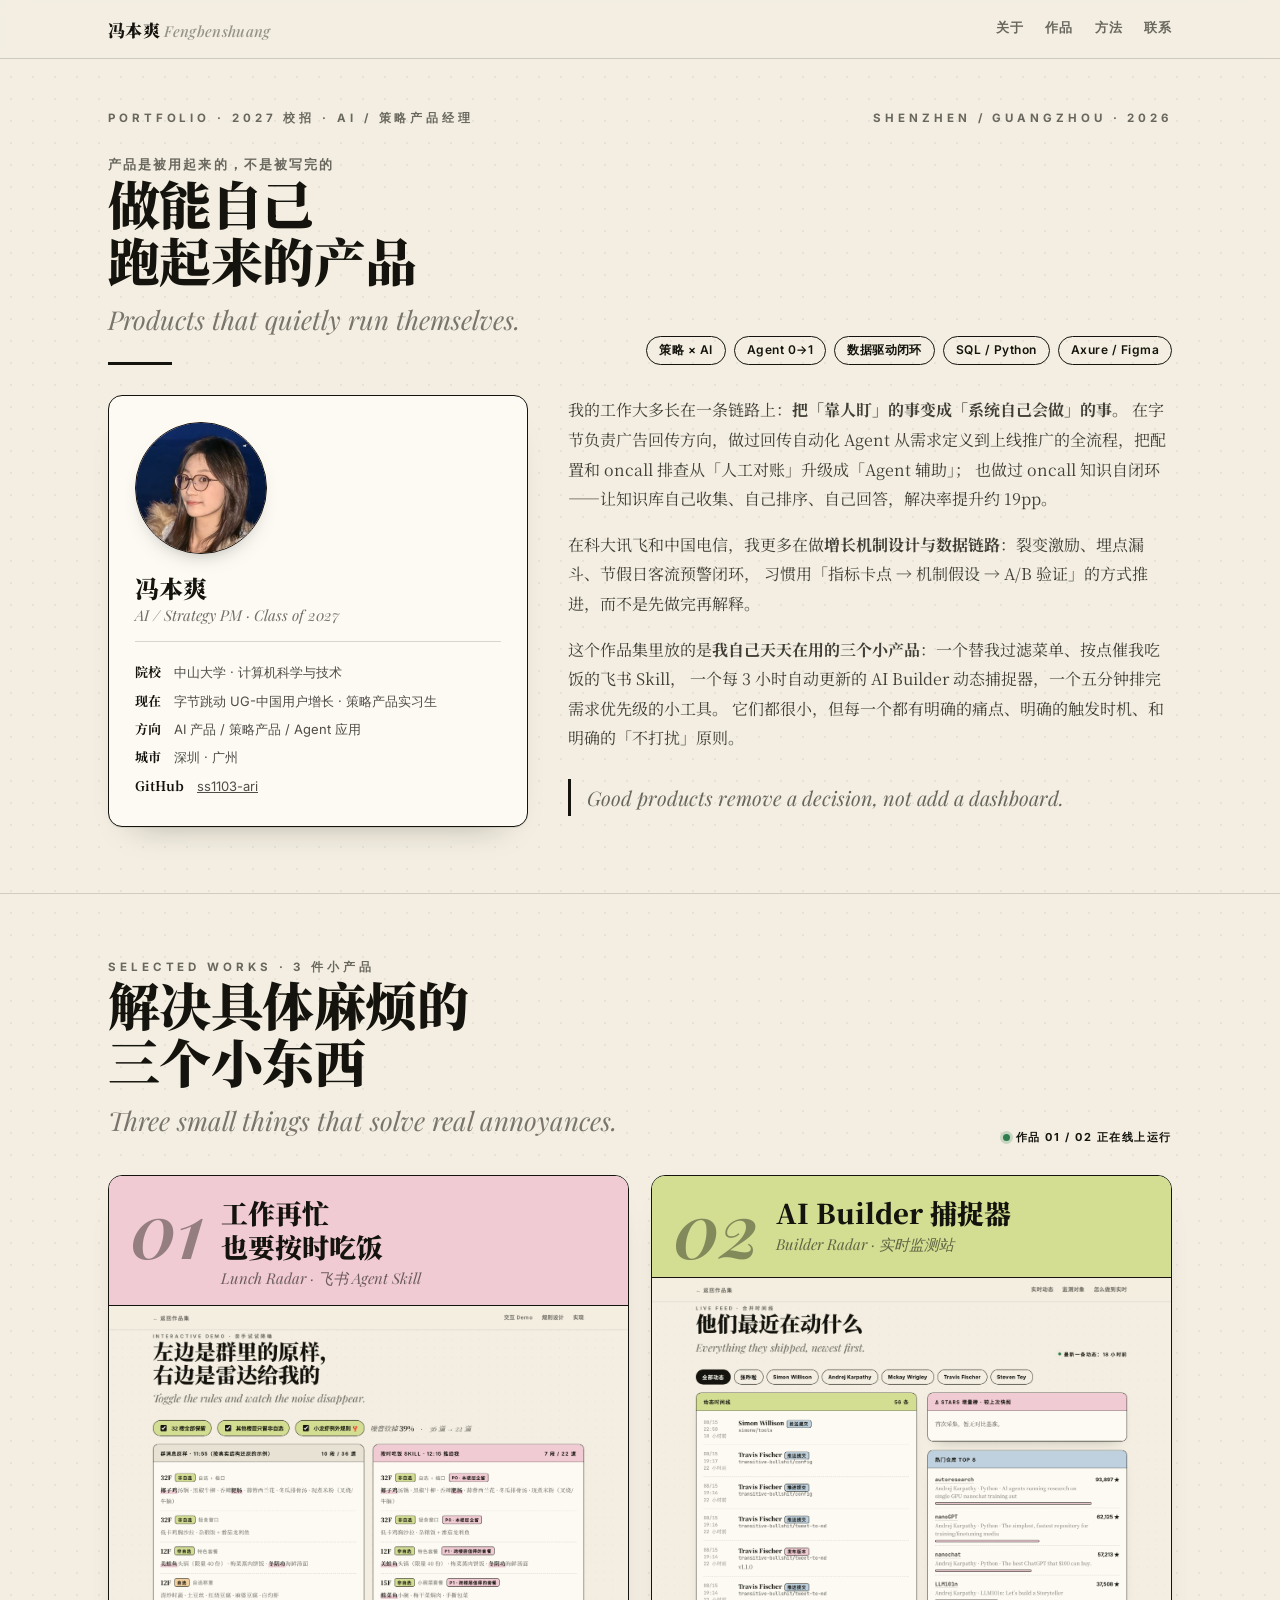
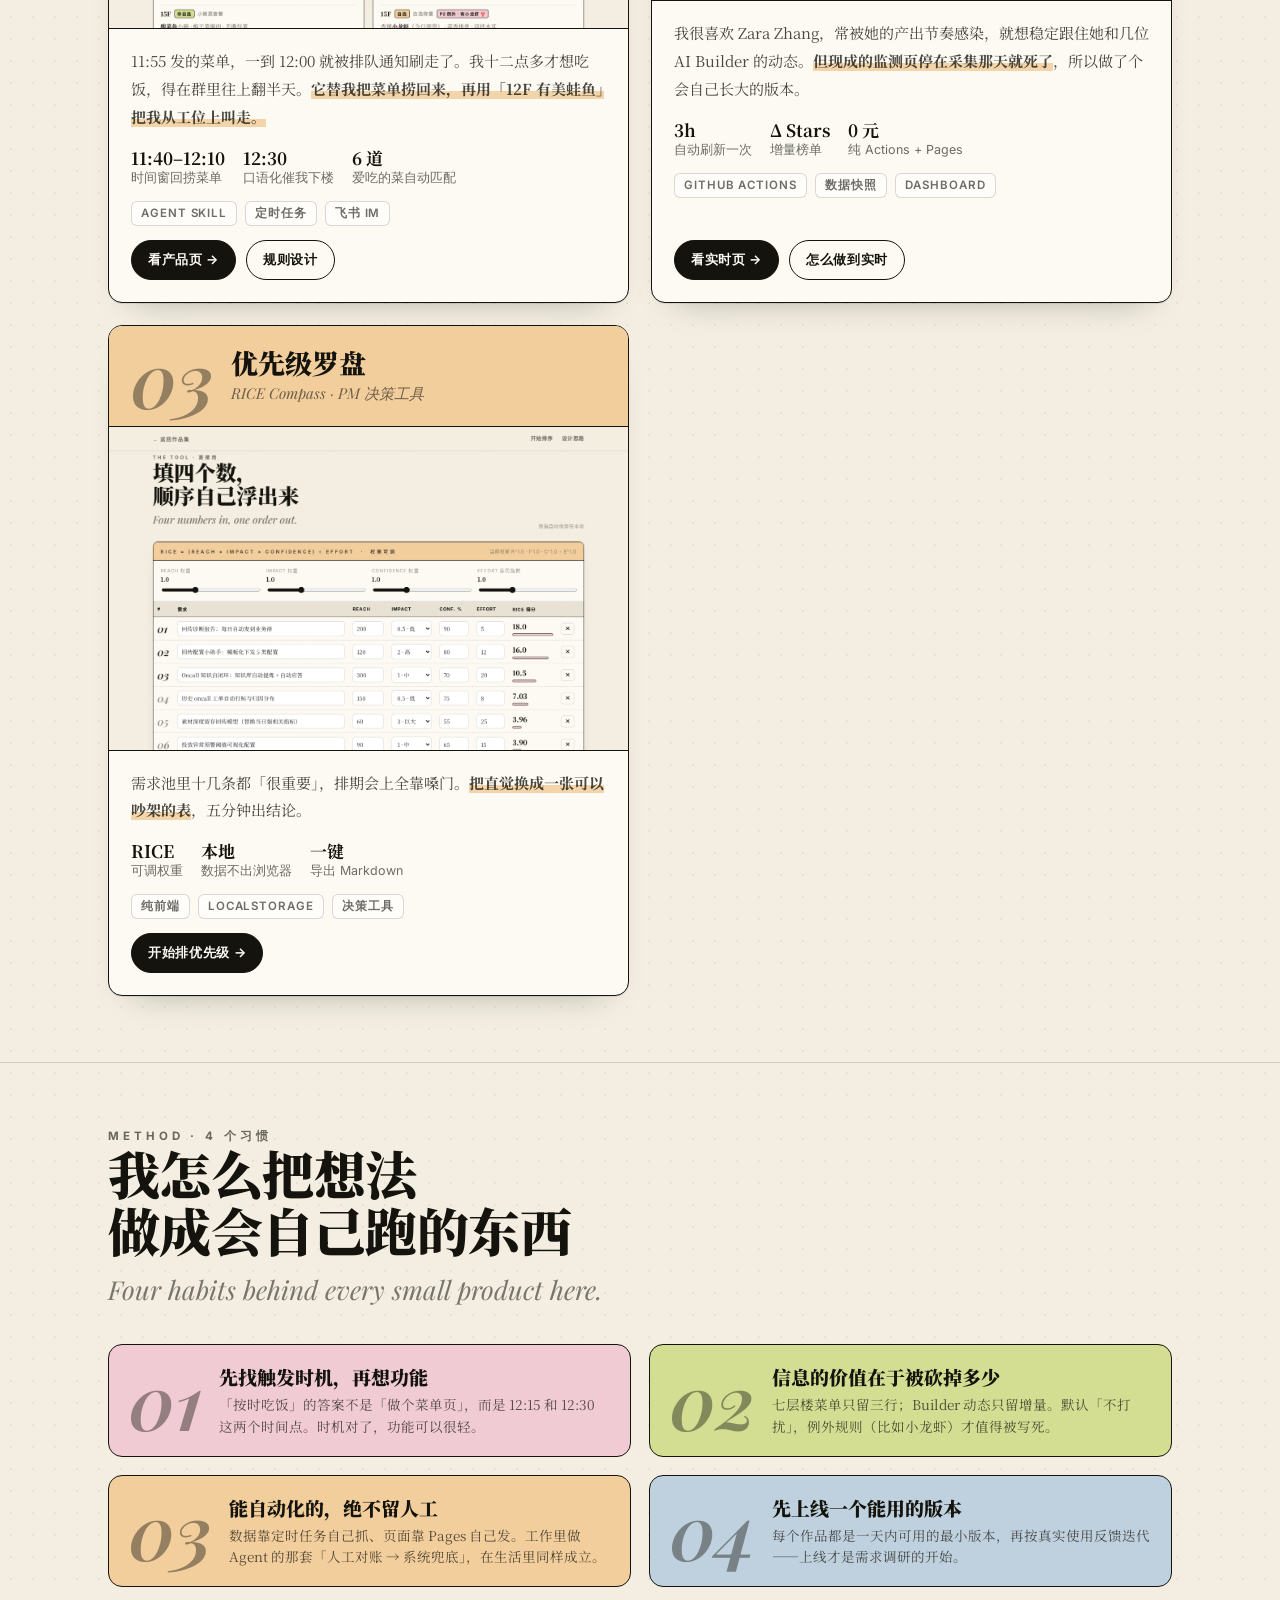
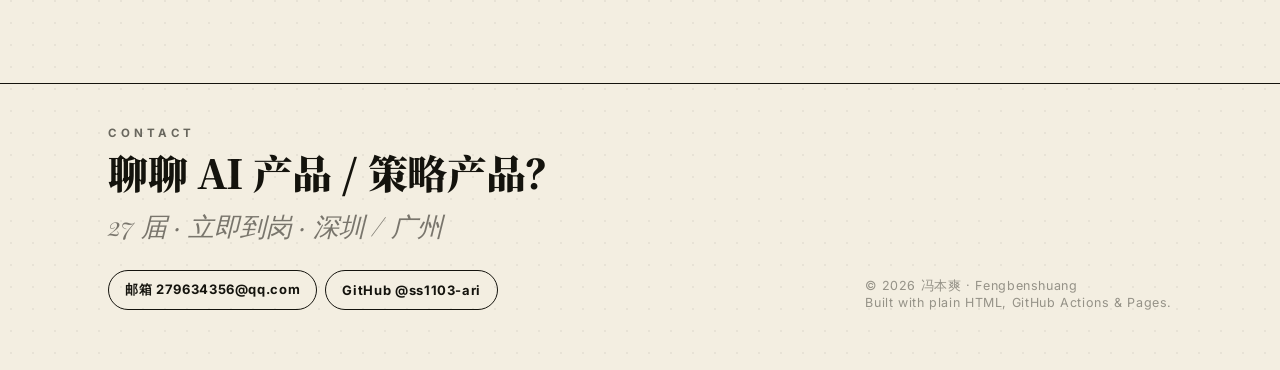
==== commit 30cd6dc7: "按时吃饭：补充真实场景（菜单被排队通知刷走）与 8/14 真实推送示例 Co-Authored-By: Aime <aime@bytedance.com> Change-Id: Iba1fae6153" ====
--- a/index.html
+++ b/index.html
@@ -130,10 +130,10 @@
         </div>
         <img class="work-shot" src="assets/shots/lunch.png" alt="按时吃饭 Skill 展示页截图" loading="lazy" />
         <div class="work-body">
-          <p class="pain">深圳湾每天 12:15 群里刷出七八层楼的菜单，<b>我只关心 32 楼和别层的非自选</b>——但小龙虾例外，有就必须知道。</p>
+          <p class="pain">11:55 发的菜单，一到 12:00 就被排队通知刷走了。我十二点多才想吃饭，得在群里往上翻半天。<b>它替我把菜单捞回来，再用「12F 有美蛙鱼」把我从工位上叫走。</b></p>
           <div class="metrics">
-            <div><b>12:15</b>只留有用的那几行</div>
-            <div><b>12:30</b>还在工位就来一句</div>
+            <div><b>11:40–12:10</b>时间窗回捞菜单</div>
+            <div><b>12:30</b>口语化催我下楼</div>
             <div><b>6 道</b>爱吃的菜自动匹配</div>
           </div>
           <div class="chips">
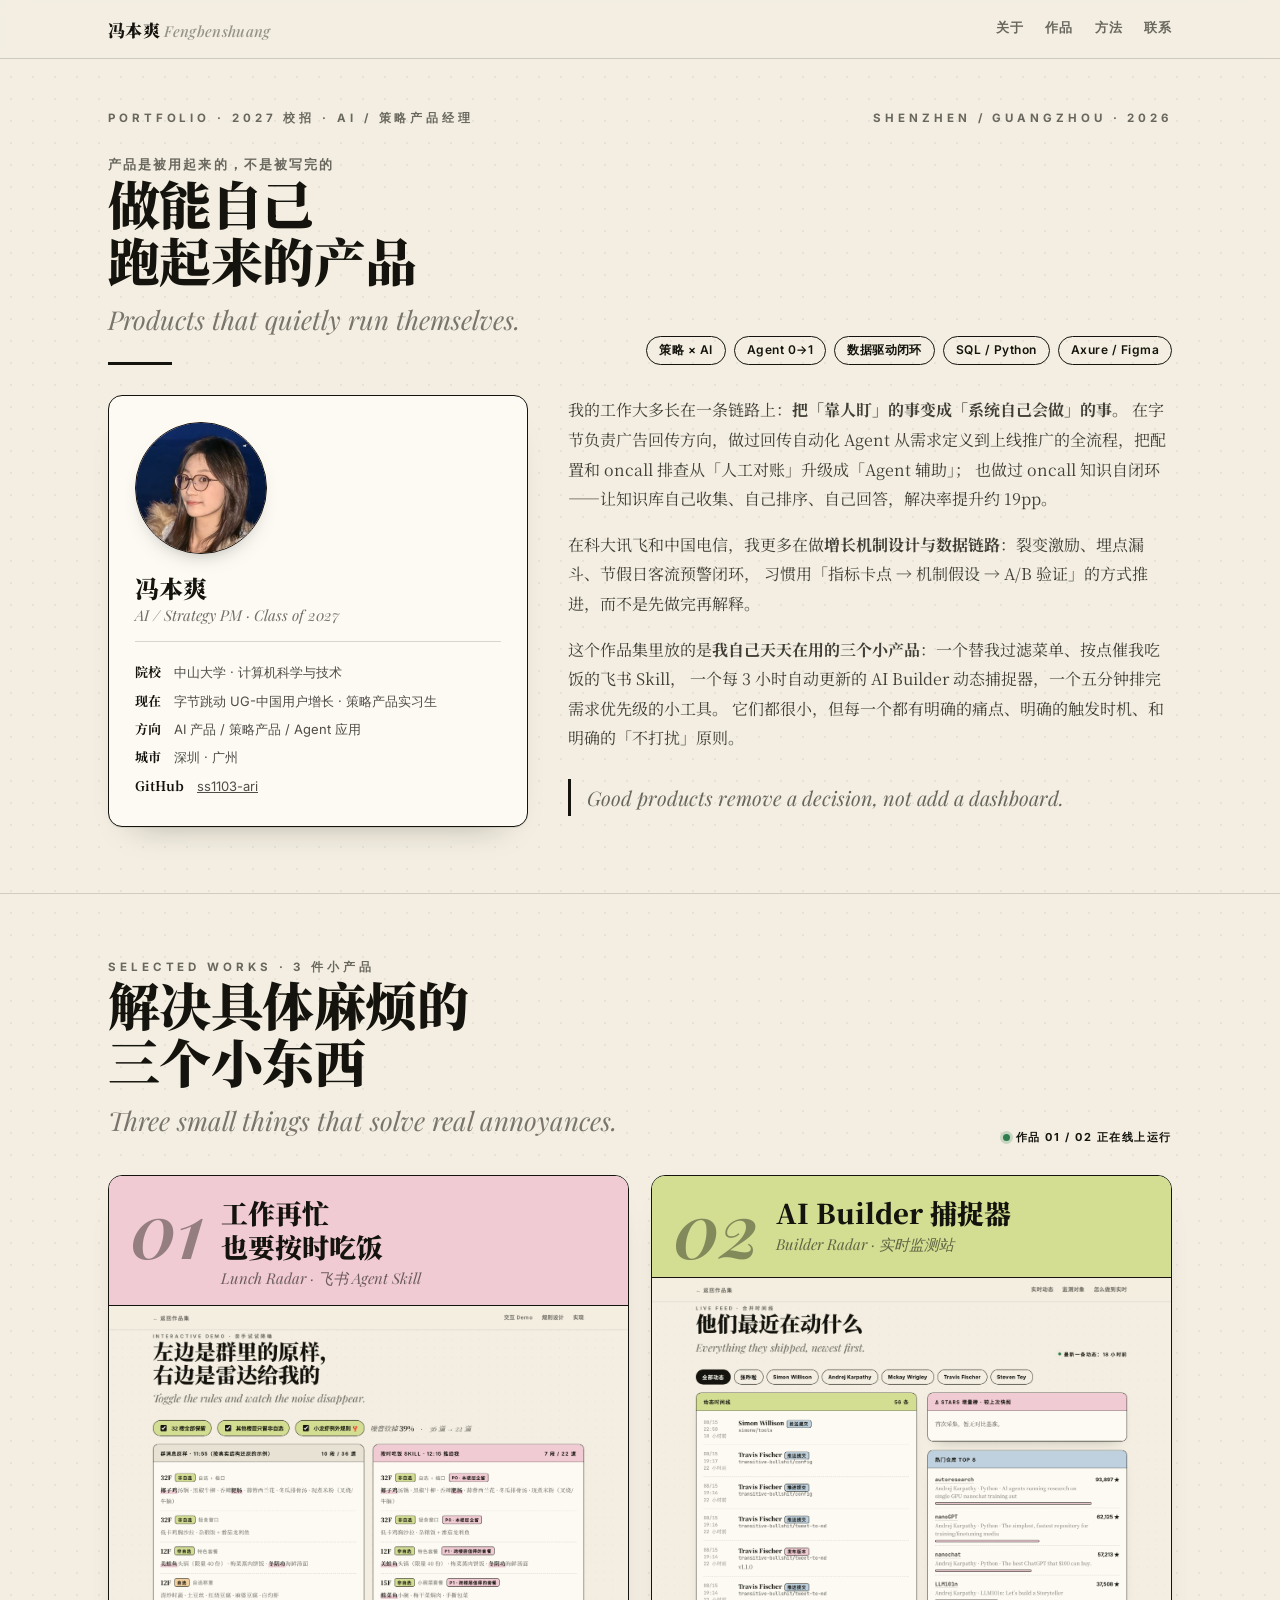
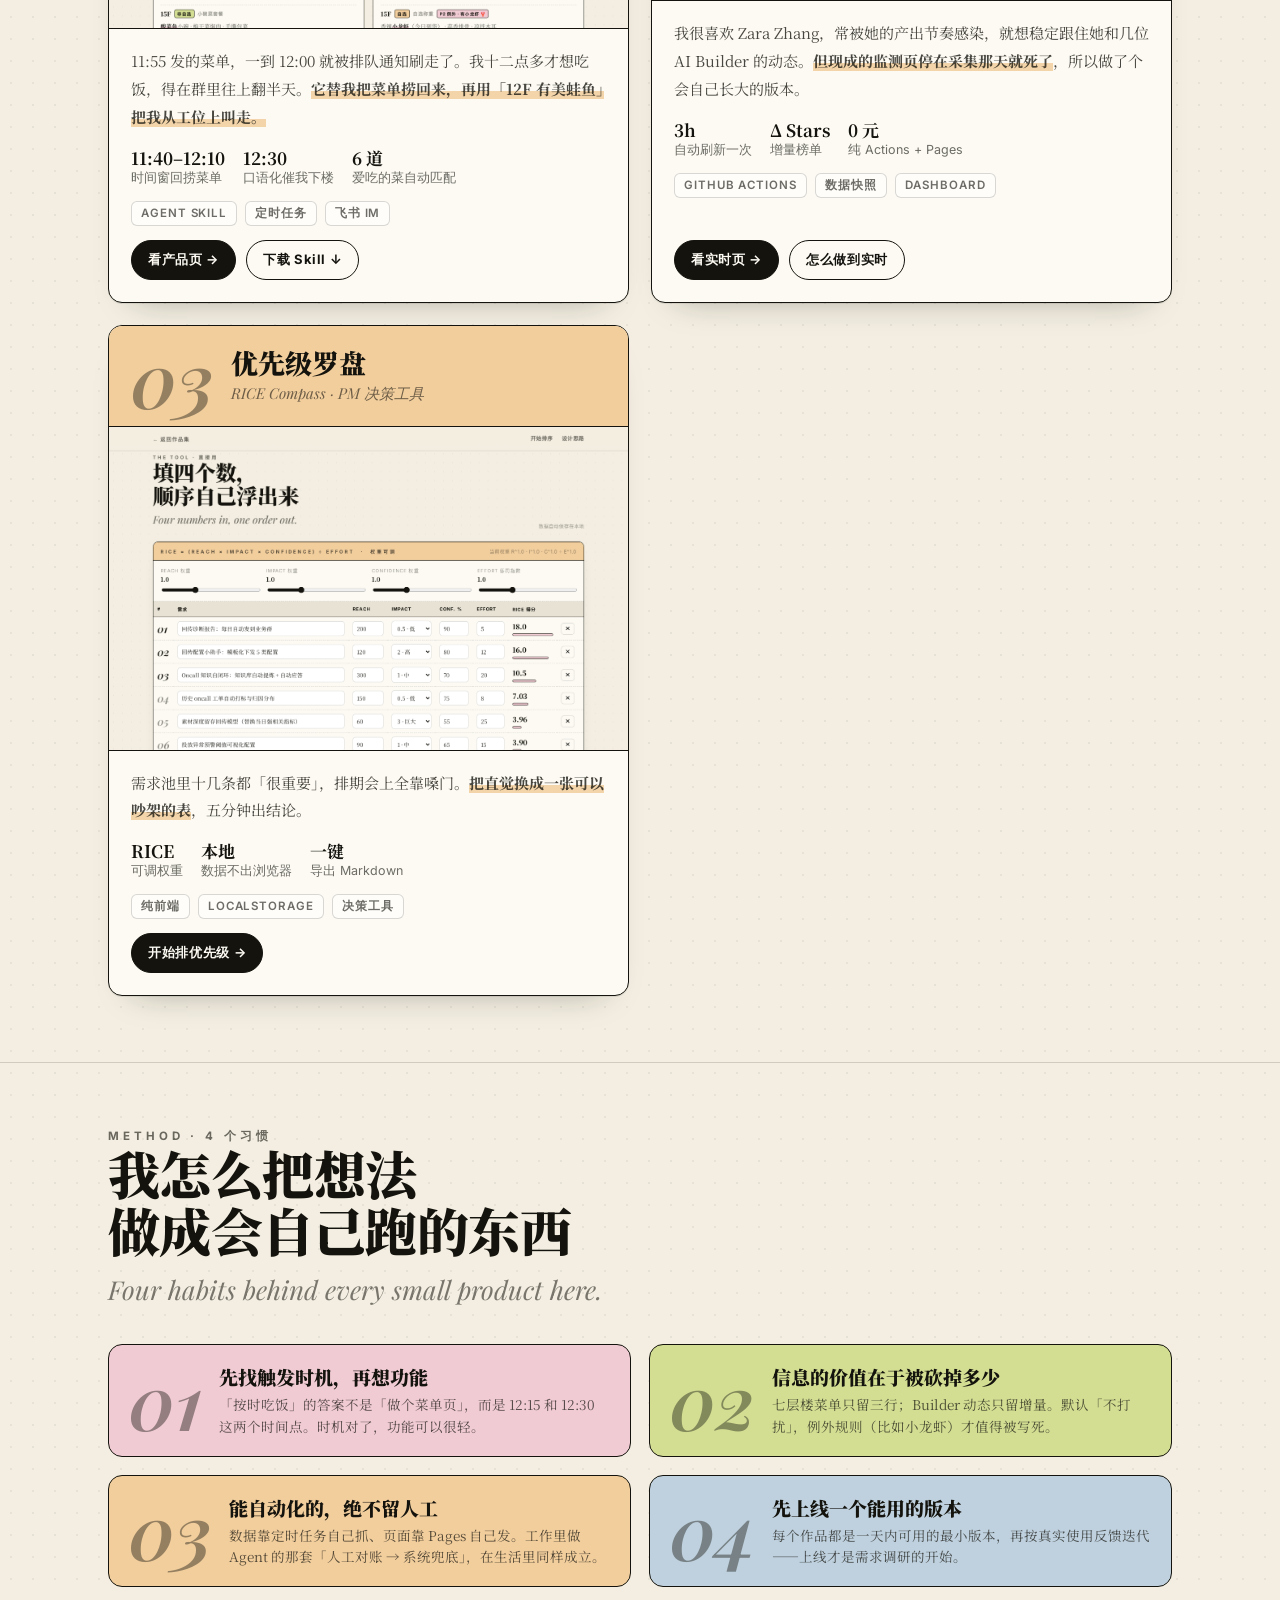
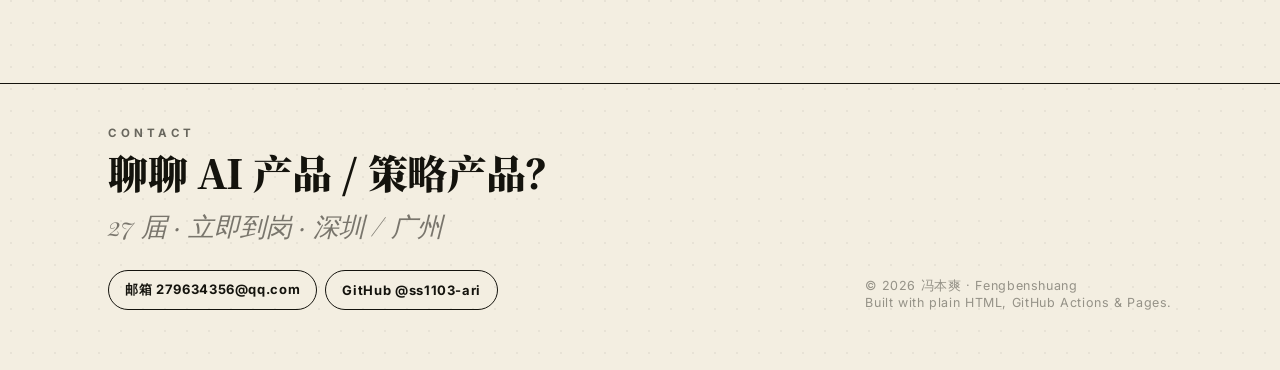
==== commit 18ca9d91: "午餐雷达作品页新增 Skill 下载区块，首页卡片按钮改为下载 Skill Co-Authored-By: Aime <aime@bytedance.com> Change-Id: I7c8ccf7e" ====
--- a/index.html
+++ b/index.html
@@ -141,7 +141,7 @@
           </div>
           <div class="actions">
             <a class="btn" href="works/lunch/">看产品页 →</a>
-            <a class="btn ghost" href="works/lunch/#logic">规则设计</a>
+            <a class="btn ghost" href="works/lunch/#download">下载 Skill ↓</a>
           </div>
         </div>
       </article>
